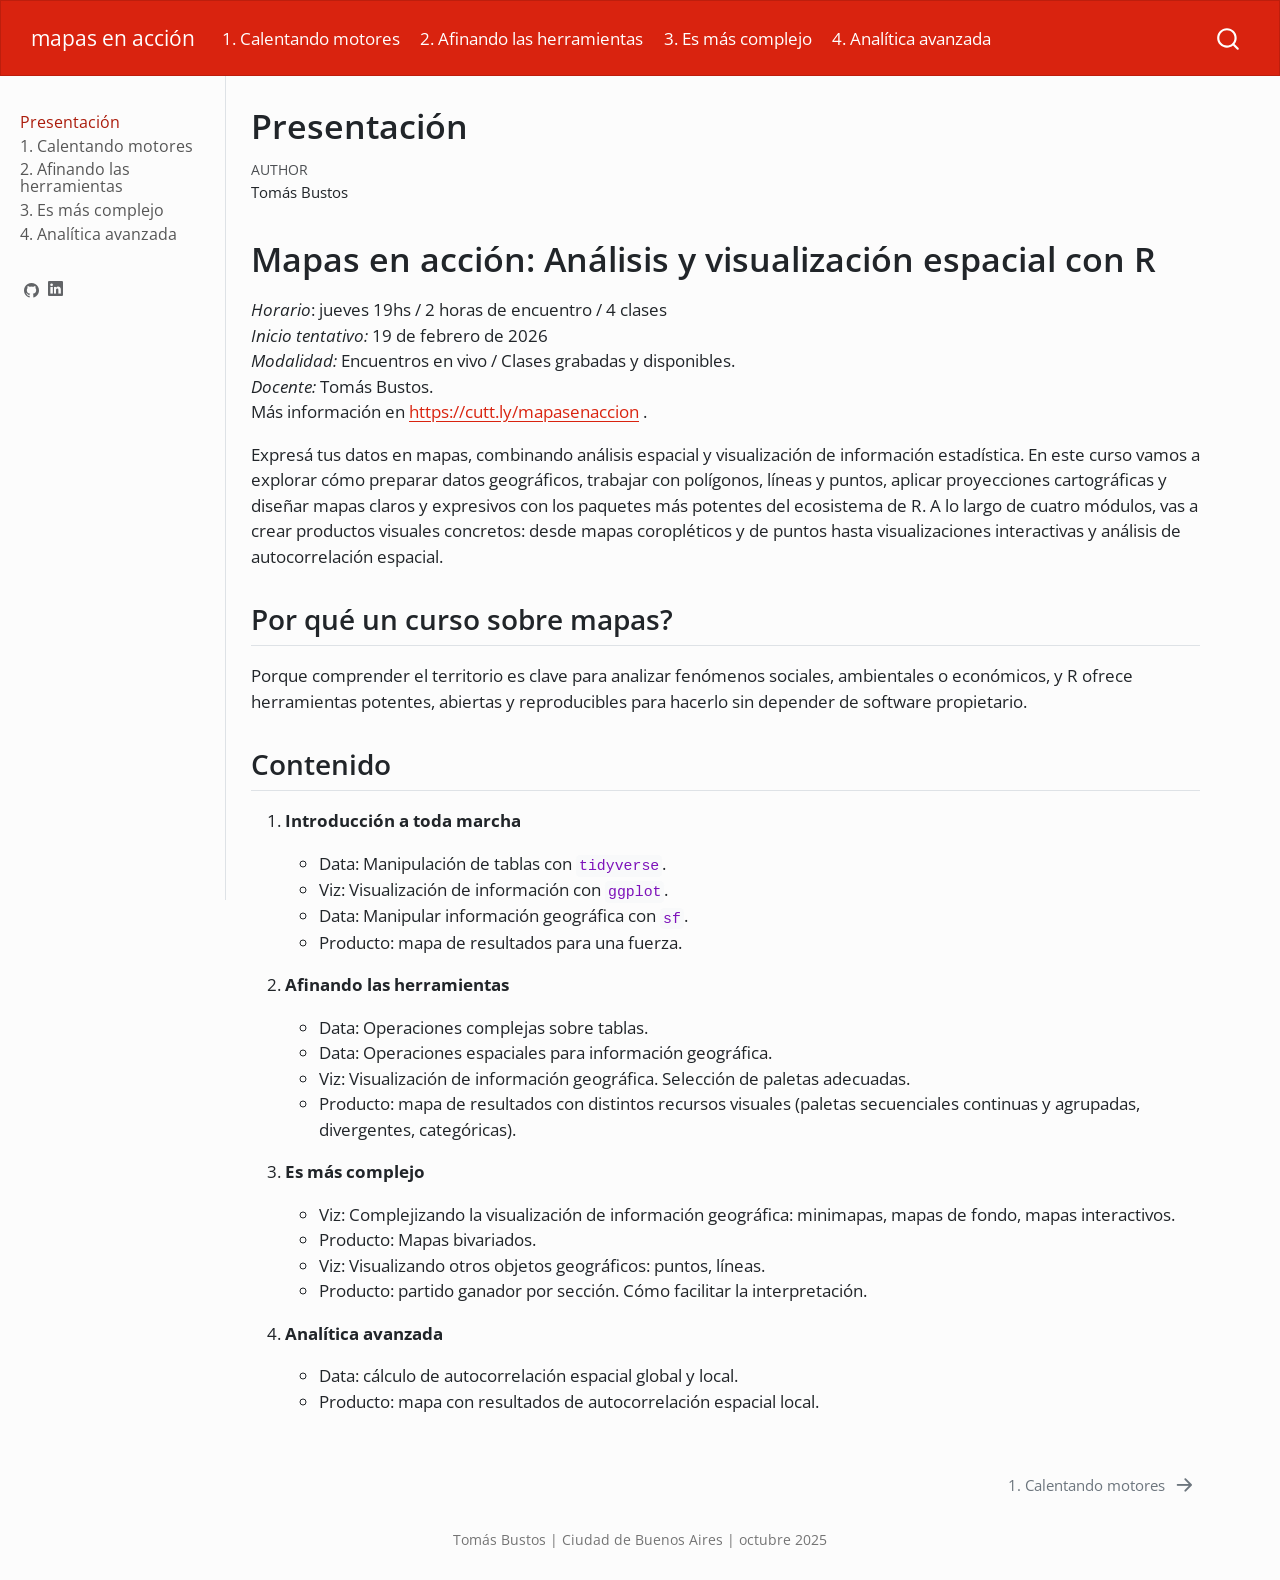
==== docs/index.html @ 90764afc "pagina web" ====
<!DOCTYPE html>
<html xmlns="http://www.w3.org/1999/xhtml" lang="en" xml:lang="en"><head>

<meta charset="utf-8">
<meta name="generator" content="quarto-1.5.57">

<meta name="viewport" content="width=device-width, initial-scale=1.0, user-scalable=yes">

<meta name="author" content="Tomás Bustos">

<title>Presentación – mapas en acción</title>
<style>
code{white-space: pre-wrap;}
span.smallcaps{font-variant: small-caps;}
div.columns{display: flex; gap: min(4vw, 1.5em);}
div.column{flex: auto; overflow-x: auto;}
div.hanging-indent{margin-left: 1.5em; text-indent: -1.5em;}
ul.task-list{list-style: none;}
ul.task-list li input[type="checkbox"] {
  width: 0.8em;
  margin: 0 0.8em 0.2em -1em; /* quarto-specific, see https://github.com/quarto-dev/quarto-cli/issues/4556 */ 
  vertical-align: middle;
}
</style>


<script src="site_libs/quarto-nav/quarto-nav.js"></script>
<script src="site_libs/quarto-nav/headroom.min.js"></script>
<script src="site_libs/clipboard/clipboard.min.js"></script>
<script src="site_libs/quarto-search/autocomplete.umd.js"></script>
<script src="site_libs/quarto-search/fuse.min.js"></script>
<script src="site_libs/quarto-search/quarto-search.js"></script>
<meta name="quarto:offset" content="./">
<link href="./MeA_encuentro1.html" rel="next">
<script src="site_libs/quarto-html/quarto.js"></script>
<script src="site_libs/quarto-html/popper.min.js"></script>
<script src="site_libs/quarto-html/tippy.umd.min.js"></script>
<script src="site_libs/quarto-html/anchor.min.js"></script>
<link href="site_libs/quarto-html/tippy.css" rel="stylesheet">
<link href="site_libs/quarto-html/quarto-syntax-highlighting.css" rel="stylesheet" id="quarto-text-highlighting-styles">
<script src="site_libs/bootstrap/bootstrap.min.js"></script>
<link href="site_libs/bootstrap/bootstrap-icons.css" rel="stylesheet">
<link href="site_libs/bootstrap/bootstrap.min.css" rel="stylesheet" id="quarto-bootstrap" data-mode="light">
<script id="quarto-search-options" type="application/json">{
  "location": "navbar",
  "copy-button": false,
  "collapse-after": 3,
  "panel-placement": "end",
  "type": "overlay",
  "limit": 50,
  "keyboard-shortcut": [
    "f",
    "/",
    "s"
  ],
  "show-item-context": false,
  "language": {
    "search-no-results-text": "No results",
    "search-matching-documents-text": "matching documents",
    "search-copy-link-title": "Copy link to search",
    "search-hide-matches-text": "Hide additional matches",
    "search-more-match-text": "more match in this document",
    "search-more-matches-text": "more matches in this document",
    "search-clear-button-title": "Clear",
    "search-text-placeholder": "",
    "search-detached-cancel-button-title": "Cancel",
    "search-submit-button-title": "Submit",
    "search-label": "Search"
  }
}</script>


</head>

<body class="nav-sidebar docked nav-fixed fullcontent">

<div id="quarto-search-results"></div>
  <header id="quarto-header" class="headroom fixed-top">
    <nav class="navbar navbar-expand-lg " data-bs-theme="dark">
      <div class="navbar-container container-fluid">
      <div class="navbar-brand-container mx-auto">
    <a class="navbar-brand" href="./index.html">
    <span class="navbar-title">mapas en acción</span>
    </a>
  </div>
            <div id="quarto-search" class="" title="Search"></div>
          <button class="navbar-toggler" type="button" data-bs-toggle="collapse" data-bs-target="#navbarCollapse" aria-controls="navbarCollapse" role="menu" aria-expanded="false" aria-label="Toggle navigation" onclick="if (window.quartoToggleHeadroom) { window.quartoToggleHeadroom(); }">
  <span class="navbar-toggler-icon"></span>
</button>
          <div class="collapse navbar-collapse" id="navbarCollapse">
            <ul class="navbar-nav navbar-nav-scroll me-auto">
  <li class="nav-item">
    <a class="nav-link active" href="./MeA_encuentro1.html" aria-current="page"> 
<span class="menu-text">1. Calentando motores</span></a>
  </li>  
  <li class="nav-item">
    <a class="nav-link" href="./MeA_encuentro2.html"> 
<span class="menu-text">2. Afinando las herramientas</span></a>
  </li>  
  <li class="nav-item">
    <a class="nav-link" href="./MeA_encuentro3.html"> 
<span class="menu-text">3. Es más complejo</span></a>
  </li>  
  <li class="nav-item">
    <a class="nav-link" href="./MeA_encuentro4.html"> 
<span class="menu-text">4. Analítica avanzada</span></a>
  </li>  
</ul>
          </div> <!-- /navcollapse -->
            <div class="quarto-navbar-tools">
</div>
      </div> <!-- /container-fluid -->
    </nav>
  <nav class="quarto-secondary-nav">
    <div class="container-fluid d-flex">
      <button type="button" class="quarto-btn-toggle btn" data-bs-toggle="collapse" role="button" data-bs-target=".quarto-sidebar-collapse-item" aria-controls="quarto-sidebar" aria-expanded="false" aria-label="Toggle sidebar navigation" onclick="if (window.quartoToggleHeadroom) { window.quartoToggleHeadroom(); }">
        <i class="bi bi-layout-text-sidebar-reverse"></i>
      </button>
        <nav class="quarto-page-breadcrumbs" aria-label="breadcrumb"><ol class="breadcrumb"><li class="breadcrumb-item"><a href="./index.html">Presentación</a></li></ol></nav>
        <a class="flex-grow-1" role="navigation" data-bs-toggle="collapse" data-bs-target=".quarto-sidebar-collapse-item" aria-controls="quarto-sidebar" aria-expanded="false" aria-label="Toggle sidebar navigation" onclick="if (window.quartoToggleHeadroom) { window.quartoToggleHeadroom(); }">      
        </a>
    </div>
  </nav>
</header>
<!-- content -->
<div id="quarto-content" class="quarto-container page-columns page-rows-contents page-layout-article page-navbar">
<!-- sidebar -->
  <nav id="quarto-sidebar" class="sidebar collapse collapse-horizontal quarto-sidebar-collapse-item sidebar-navigation docked overflow-auto">
        <div class="sidebar-tools-main">
    <div class="dropdown">
      <a href="" title="" id="quarto-navigation-tool-dropdown-0" class="quarto-navigation-tool dropdown-toggle px-1" data-bs-toggle="dropdown" aria-expanded="false" role="link" aria-label=""><i class="bi bi-github"></i></a>
      <ul class="dropdown-menu" aria-labelledby="quarto-navigation-tool-dropdown-0">
          <li>
            <a class="dropdown-item sidebar-tools-main-item" href="https://github.com/bustosthl/mapas_en_accion">
            Código fuente
            </a>
          </li>
      </ul>
    </div>
    <a href="https://www.linkedin.com/in/tomasbustos/" title="" class="quarto-navigation-tool px-1" aria-label=""><i class="bi bi-linkedin"></i></a>
</div>
    <div class="sidebar-menu-container"> 
    <ul class="list-unstyled mt-1">
        <li class="sidebar-item">
  <div class="sidebar-item-container"> 
  <a href="./index.html" class="sidebar-item-text sidebar-link active">
 <span class="menu-text">Presentación</span></a>
  </div>
</li>
        <li class="sidebar-item">
  <div class="sidebar-item-container"> 
  <a href="./MeA_encuentro1.html" class="sidebar-item-text sidebar-link">
 <span class="menu-text">1. Calentando motores</span></a>
  </div>
</li>
        <li class="sidebar-item">
  <div class="sidebar-item-container"> 
  <a href="./MeA_encuentro2.html" class="sidebar-item-text sidebar-link">
 <span class="menu-text">2. Afinando las herramientas</span></a>
  </div>
</li>
        <li class="sidebar-item">
  <div class="sidebar-item-container"> 
  <a href="./MeA_encuentro3.html" class="sidebar-item-text sidebar-link">
 <span class="menu-text">3. Es más complejo</span></a>
  </div>
</li>
        <li class="sidebar-item">
  <div class="sidebar-item-container"> 
  <a href="./MeA_encuentro4.html" class="sidebar-item-text sidebar-link">
 <span class="menu-text">4. Analítica avanzada</span></a>
  </div>
</li>
    </ul>
    </div>
</nav>
<div id="quarto-sidebar-glass" class="quarto-sidebar-collapse-item" data-bs-toggle="collapse" data-bs-target=".quarto-sidebar-collapse-item"></div>
<!-- margin-sidebar -->
    
<!-- main -->
<main class="content" id="quarto-document-content">

<header id="title-block-header" class="quarto-title-block default">
<div class="quarto-title">
<h1 class="title">Presentación</h1>
</div>



<div class="quarto-title-meta">

    <div>
    <div class="quarto-title-meta-heading">Author</div>
    <div class="quarto-title-meta-contents">
             <p>Tomás Bustos </p>
          </div>
  </div>
    
  
    
  </div>
  


</header>


<section id="mapas-en-acción-análisis-y-visualización-espacial-con-r" class="level1">
<h1>Mapas en acción: Análisis y visualización espacial con R</h1>
<p><em>Horario</em>: jueves 19hs / 2 horas de encuentro / 4 clases<br>
<em>Inicio tentativo:</em> 19 de febrero de 2026<br>
<em>Modalidad:</em> Encuentros en vivo / Clases grabadas y disponibles.<br>
<em>Docente:</em> Tomás Bustos.<br>
Más información en <a href="https://cutt.ly/mapasenaccion" class="uri">https://cutt.ly/mapasenaccion</a> .</p>
<p>Expresá tus datos en mapas, combinando análisis espacial y visualización de información estadística. En este curso vamos a explorar cómo preparar datos geográficos, trabajar con polígonos, líneas y puntos, aplicar proyecciones cartográficas y diseñar mapas claros y expresivos con los paquetes más potentes del ecosistema de R. A lo largo de cuatro módulos, vas a crear productos visuales concretos: desde mapas coropléticos y de puntos hasta visualizaciones interactivas y análisis de autocorrelación espacial.</p>
<section id="por-qué-un-curso-sobre-mapas" class="level2">
<h2 class="anchored" data-anchor-id="por-qué-un-curso-sobre-mapas">Por qué un curso sobre mapas?</h2>
<p>Porque comprender el territorio es clave para analizar fenómenos sociales, ambientales o económicos, y R ofrece herramientas potentes, abiertas y reproducibles para hacerlo sin depender de software propietario.</p>
</section>
<section id="contenido" class="level2">
<h2 class="anchored" data-anchor-id="contenido">Contenido</h2>
<ol type="1">
<li><p><strong>Introducción a toda marcha</strong></p>
<ul>
<li>Data: Manipulación de tablas con <code>tidyverse</code>.</li>
<li>Viz: Visualización de información con <code>ggplot</code>.</li>
<li>Data: Manipular información geográfica con <code>sf</code>.</li>
<li>Producto: mapa de resultados para una fuerza.</li>
</ul></li>
<li><p><strong>Afinando las herramientas</strong></p>
<ul>
<li>Data: Operaciones complejas sobre tablas.</li>
<li>Data: Operaciones espaciales para información geográfica.</li>
<li>Viz: Visualización de información geográfica. Selección de paletas adecuadas.</li>
<li>Producto: mapa de resultados con distintos recursos visuales (paletas secuenciales continuas y agrupadas, divergentes, categóricas).</li>
</ul></li>
<li><p><strong>Es más complejo</strong></p>
<ul>
<li>Viz: Complejizando la visualización de información geográfica: minimapas, mapas de fondo, mapas interactivos.</li>
<li>Producto: Mapas bivariados.</li>
<li>Viz: Visualizando otros objetos geográficos: puntos, líneas.</li>
<li>Producto: partido ganador por sección. Cómo facilitar la interpretación.</li>
</ul></li>
<li><p><strong>Analítica avanzada</strong></p>
<ul>
<li>Data: cálculo de autocorrelación espacial global y local.</li>
<li>Producto: mapa con resultados de autocorrelación espacial local.</li>
</ul></li>
</ol>


</section>
</section>

<a onclick="window.scrollTo(0, 0); return false;" role="button" id="quarto-back-to-top"><i class="bi bi-arrow-up"></i> Back to top</a></main> <!-- /main -->
<script id="quarto-html-after-body" type="application/javascript">
window.document.addEventListener("DOMContentLoaded", function (event) {
  const toggleBodyColorMode = (bsSheetEl) => {
    const mode = bsSheetEl.getAttribute("data-mode");
    const bodyEl = window.document.querySelector("body");
    if (mode === "dark") {
      bodyEl.classList.add("quarto-dark");
      bodyEl.classList.remove("quarto-light");
    } else {
      bodyEl.classList.add("quarto-light");
      bodyEl.classList.remove("quarto-dark");
    }
  }
  const toggleBodyColorPrimary = () => {
    const bsSheetEl = window.document.querySelector("link#quarto-bootstrap");
    if (bsSheetEl) {
      toggleBodyColorMode(bsSheetEl);
    }
  }
  toggleBodyColorPrimary();  
  const icon = "";
  const anchorJS = new window.AnchorJS();
  anchorJS.options = {
    placement: 'right',
    icon: icon
  };
  anchorJS.add('.anchored');
  const isCodeAnnotation = (el) => {
    for (const clz of el.classList) {
      if (clz.startsWith('code-annotation-')) {                     
        return true;
      }
    }
    return false;
  }
  const onCopySuccess = function(e) {
    // button target
    const button = e.trigger;
    // don't keep focus
    button.blur();
    // flash "checked"
    button.classList.add('code-copy-button-checked');
    var currentTitle = button.getAttribute("title");
    button.setAttribute("title", "Copied!");
    let tooltip;
    if (window.bootstrap) {
      button.setAttribute("data-bs-toggle", "tooltip");
      button.setAttribute("data-bs-placement", "left");
      button.setAttribute("data-bs-title", "Copied!");
      tooltip = new bootstrap.Tooltip(button, 
        { trigger: "manual", 
          customClass: "code-copy-button-tooltip",
          offset: [0, -8]});
      tooltip.show();    
    }
    setTimeout(function() {
      if (tooltip) {
        tooltip.hide();
        button.removeAttribute("data-bs-title");
        button.removeAttribute("data-bs-toggle");
        button.removeAttribute("data-bs-placement");
      }
      button.setAttribute("title", currentTitle);
      button.classList.remove('code-copy-button-checked');
    }, 1000);
    // clear code selection
    e.clearSelection();
  }
  const getTextToCopy = function(trigger) {
      const codeEl = trigger.previousElementSibling.cloneNode(true);
      for (const childEl of codeEl.children) {
        if (isCodeAnnotation(childEl)) {
          childEl.remove();
        }
      }
      return codeEl.innerText;
  }
  const clipboard = new window.ClipboardJS('.code-copy-button:not([data-in-quarto-modal])', {
    text: getTextToCopy
  });
  clipboard.on('success', onCopySuccess);
  if (window.document.getElementById('quarto-embedded-source-code-modal')) {
    // For code content inside modals, clipBoardJS needs to be initialized with a container option
    // TODO: Check when it could be a function (https://github.com/zenorocha/clipboard.js/issues/860)
    const clipboardModal = new window.ClipboardJS('.code-copy-button[data-in-quarto-modal]', {
      text: getTextToCopy,
      container: window.document.getElementById('quarto-embedded-source-code-modal')
    });
    clipboardModal.on('success', onCopySuccess);
  }
    var localhostRegex = new RegExp(/^(?:http|https):\/\/localhost\:?[0-9]*\//);
    var mailtoRegex = new RegExp(/^mailto:/);
      var filterRegex = new RegExp('/' + window.location.host + '/');
    var isInternal = (href) => {
        return filterRegex.test(href) || localhostRegex.test(href) || mailtoRegex.test(href);
    }
    // Inspect non-navigation links and adorn them if external
 	var links = window.document.querySelectorAll('a[href]:not(.nav-link):not(.navbar-brand):not(.toc-action):not(.sidebar-link):not(.sidebar-item-toggle):not(.pagination-link):not(.no-external):not([aria-hidden]):not(.dropdown-item):not(.quarto-navigation-tool):not(.about-link)');
    for (var i=0; i<links.length; i++) {
      const link = links[i];
      if (!isInternal(link.href)) {
        // undo the damage that might have been done by quarto-nav.js in the case of
        // links that we want to consider external
        if (link.dataset.originalHref !== undefined) {
          link.href = link.dataset.originalHref;
        }
      }
    }
  function tippyHover(el, contentFn, onTriggerFn, onUntriggerFn) {
    const config = {
      allowHTML: true,
      maxWidth: 500,
      delay: 100,
      arrow: false,
      appendTo: function(el) {
          return el.parentElement;
      },
      interactive: true,
      interactiveBorder: 10,
      theme: 'quarto',
      placement: 'bottom-start',
    };
    if (contentFn) {
      config.content = contentFn;
    }
    if (onTriggerFn) {
      config.onTrigger = onTriggerFn;
    }
    if (onUntriggerFn) {
      config.onUntrigger = onUntriggerFn;
    }
    window.tippy(el, config); 
  }
  const noterefs = window.document.querySelectorAll('a[role="doc-noteref"]');
  for (var i=0; i<noterefs.length; i++) {
    const ref = noterefs[i];
    tippyHover(ref, function() {
      // use id or data attribute instead here
      let href = ref.getAttribute('data-footnote-href') || ref.getAttribute('href');
      try { href = new URL(href).hash; } catch {}
      const id = href.replace(/^#\/?/, "");
      const note = window.document.getElementById(id);
      if (note) {
        return note.innerHTML;
      } else {
        return "";
      }
    });
  }
  const xrefs = window.document.querySelectorAll('a.quarto-xref');
  const processXRef = (id, note) => {
    // Strip column container classes
    const stripColumnClz = (el) => {
      el.classList.remove("page-full", "page-columns");
      if (el.children) {
        for (const child of el.children) {
          stripColumnClz(child);
        }
      }
    }
    stripColumnClz(note)
    if (id === null || id.startsWith('sec-')) {
      // Special case sections, only their first couple elements
      const container = document.createElement("div");
      if (note.children && note.children.length > 2) {
        container.appendChild(note.children[0].cloneNode(true));
        for (let i = 1; i < note.children.length; i++) {
          const child = note.children[i];
          if (child.tagName === "P" && child.innerText === "") {
            continue;
          } else {
            container.appendChild(child.cloneNode(true));
            break;
          }
        }
        if (window.Quarto?.typesetMath) {
          window.Quarto.typesetMath(container);
        }
        return container.innerHTML
      } else {
        if (window.Quarto?.typesetMath) {
          window.Quarto.typesetMath(note);
        }
        return note.innerHTML;
      }
    } else {
      // Remove any anchor links if they are present
      const anchorLink = note.querySelector('a.anchorjs-link');
      if (anchorLink) {
        anchorLink.remove();
      }
      if (window.Quarto?.typesetMath) {
        window.Quarto.typesetMath(note);
      }
      // TODO in 1.5, we should make sure this works without a callout special case
      if (note.classList.contains("callout")) {
        return note.outerHTML;
      } else {
        return note.innerHTML;
      }
    }
  }
  for (var i=0; i<xrefs.length; i++) {
    const xref = xrefs[i];
    tippyHover(xref, undefined, function(instance) {
      instance.disable();
      let url = xref.getAttribute('href');
      let hash = undefined; 
      if (url.startsWith('#')) {
        hash = url;
      } else {
        try { hash = new URL(url).hash; } catch {}
      }
      if (hash) {
        const id = hash.replace(/^#\/?/, "");
        const note = window.document.getElementById(id);
        if (note !== null) {
          try {
            const html = processXRef(id, note.cloneNode(true));
            instance.setContent(html);
          } finally {
            instance.enable();
            instance.show();
          }
        } else {
          // See if we can fetch this
          fetch(url.split('#')[0])
          .then(res => res.text())
          .then(html => {
            const parser = new DOMParser();
            const htmlDoc = parser.parseFromString(html, "text/html");
            const note = htmlDoc.getElementById(id);
            if (note !== null) {
              const html = processXRef(id, note);
              instance.setContent(html);
            } 
          }).finally(() => {
            instance.enable();
            instance.show();
          });
        }
      } else {
        // See if we can fetch a full url (with no hash to target)
        // This is a special case and we should probably do some content thinning / targeting
        fetch(url)
        .then(res => res.text())
        .then(html => {
          const parser = new DOMParser();
          const htmlDoc = parser.parseFromString(html, "text/html");
          const note = htmlDoc.querySelector('main.content');
          if (note !== null) {
            // This should only happen for chapter cross references
            // (since there is no id in the URL)
            // remove the first header
            if (note.children.length > 0 && note.children[0].tagName === "HEADER") {
              note.children[0].remove();
            }
            const html = processXRef(null, note);
            instance.setContent(html);
          } 
        }).finally(() => {
          instance.enable();
          instance.show();
        });
      }
    }, function(instance) {
    });
  }
      let selectedAnnoteEl;
      const selectorForAnnotation = ( cell, annotation) => {
        let cellAttr = 'data-code-cell="' + cell + '"';
        let lineAttr = 'data-code-annotation="' +  annotation + '"';
        const selector = 'span[' + cellAttr + '][' + lineAttr + ']';
        return selector;
      }
      const selectCodeLines = (annoteEl) => {
        const doc = window.document;
        const targetCell = annoteEl.getAttribute("data-target-cell");
        const targetAnnotation = annoteEl.getAttribute("data-target-annotation");
        const annoteSpan = window.document.querySelector(selectorForAnnotation(targetCell, targetAnnotation));
        const lines = annoteSpan.getAttribute("data-code-lines").split(",");
        const lineIds = lines.map((line) => {
          return targetCell + "-" + line;
        })
        let top = null;
        let height = null;
        let parent = null;
        if (lineIds.length > 0) {
            //compute the position of the single el (top and bottom and make a div)
            const el = window.document.getElementById(lineIds[0]);
            top = el.offsetTop;
            height = el.offsetHeight;
            parent = el.parentElement.parentElement;
          if (lineIds.length > 1) {
            const lastEl = window.document.getElementById(lineIds[lineIds.length - 1]);
            const bottom = lastEl.offsetTop + lastEl.offsetHeight;
            height = bottom - top;
          }
          if (top !== null && height !== null && parent !== null) {
            // cook up a div (if necessary) and position it 
            let div = window.document.getElementById("code-annotation-line-highlight");
            if (div === null) {
              div = window.document.createElement("div");
              div.setAttribute("id", "code-annotation-line-highlight");
              div.style.position = 'absolute';
              parent.appendChild(div);
            }
            div.style.top = top - 2 + "px";
            div.style.height = height + 4 + "px";
            div.style.left = 0;
            let gutterDiv = window.document.getElementById("code-annotation-line-highlight-gutter");
            if (gutterDiv === null) {
              gutterDiv = window.document.createElement("div");
              gutterDiv.setAttribute("id", "code-annotation-line-highlight-gutter");
              gutterDiv.style.position = 'absolute';
              const codeCell = window.document.getElementById(targetCell);
              const gutter = codeCell.querySelector('.code-annotation-gutter');
              gutter.appendChild(gutterDiv);
            }
            gutterDiv.style.top = top - 2 + "px";
            gutterDiv.style.height = height + 4 + "px";
          }
          selectedAnnoteEl = annoteEl;
        }
      };
      const unselectCodeLines = () => {
        const elementsIds = ["code-annotation-line-highlight", "code-annotation-line-highlight-gutter"];
        elementsIds.forEach((elId) => {
          const div = window.document.getElementById(elId);
          if (div) {
            div.remove();
          }
        });
        selectedAnnoteEl = undefined;
      };
        // Handle positioning of the toggle
    window.addEventListener(
      "resize",
      throttle(() => {
        elRect = undefined;
        if (selectedAnnoteEl) {
          selectCodeLines(selectedAnnoteEl);
        }
      }, 10)
    );
    function throttle(fn, ms) {
    let throttle = false;
    let timer;
      return (...args) => {
        if(!throttle) { // first call gets through
            fn.apply(this, args);
            throttle = true;
        } else { // all the others get throttled
            if(timer) clearTimeout(timer); // cancel #2
            timer = setTimeout(() => {
              fn.apply(this, args);
              timer = throttle = false;
            }, ms);
        }
      };
    }
      // Attach click handler to the DT
      const annoteDls = window.document.querySelectorAll('dt[data-target-cell]');
      for (const annoteDlNode of annoteDls) {
        annoteDlNode.addEventListener('click', (event) => {
          const clickedEl = event.target;
          if (clickedEl !== selectedAnnoteEl) {
            unselectCodeLines();
            const activeEl = window.document.querySelector('dt[data-target-cell].code-annotation-active');
            if (activeEl) {
              activeEl.classList.remove('code-annotation-active');
            }
            selectCodeLines(clickedEl);
            clickedEl.classList.add('code-annotation-active');
          } else {
            // Unselect the line
            unselectCodeLines();
            clickedEl.classList.remove('code-annotation-active');
          }
        });
      }
  const findCites = (el) => {
    const parentEl = el.parentElement;
    if (parentEl) {
      const cites = parentEl.dataset.cites;
      if (cites) {
        return {
          el,
          cites: cites.split(' ')
        };
      } else {
        return findCites(el.parentElement)
      }
    } else {
      return undefined;
    }
  };
  var bibliorefs = window.document.querySelectorAll('a[role="doc-biblioref"]');
  for (var i=0; i<bibliorefs.length; i++) {
    const ref = bibliorefs[i];
    const citeInfo = findCites(ref);
    if (citeInfo) {
      tippyHover(citeInfo.el, function() {
        var popup = window.document.createElement('div');
        citeInfo.cites.forEach(function(cite) {
          var citeDiv = window.document.createElement('div');
          citeDiv.classList.add('hanging-indent');
          citeDiv.classList.add('csl-entry');
          var biblioDiv = window.document.getElementById('ref-' + cite);
          if (biblioDiv) {
            citeDiv.innerHTML = biblioDiv.innerHTML;
          }
          popup.appendChild(citeDiv);
        });
        return popup.innerHTML;
      });
    }
  }
});
</script>
<nav class="page-navigation">
  <div class="nav-page nav-page-previous">
  </div>
  <div class="nav-page nav-page-next">
      <a href="./MeA_encuentro1.html" class="pagination-link" aria-label="1. Calentando motores">
        <span class="nav-page-text">1. Calentando motores</span> <i class="bi bi-arrow-right-short"></i>
      </a>
  </div>
</nav>
</div> <!-- /content -->
<footer class="footer">
  <div class="nav-footer">
    <div class="nav-footer-left">
      &nbsp;
    </div>   
    <div class="nav-footer-center">
<p>Tomás Bustos | Ciudad de Buenos Aires | octubre 2025</p>
</div>
    <div class="nav-footer-right">
      &nbsp;
    </div>
  </div>
</footer>




</body></html>
---- docs/site_libs/quarto-html/tippy.css ----
.tippy-box[data-animation=fade][data-state=hidden]{opacity:0}[data-tippy-root]{max-width:calc(100vw - 10px)}.tippy-box{position:relative;background-color:#333;color:#fff;border-radius:4px;font-size:14px;line-height:1.4;white-space:normal;outline:0;transition-property:transform,visibility,opacity}.tippy-box[data-placement^=top]>.tippy-arrow{bottom:0}.tippy-box[data-placement^=top]>.tippy-arrow:before{bottom:-7px;left:0;border-width:8px 8px 0;border-top-color:initial;transform-origin:center top}.tippy-box[data-placement^=bottom]>.tippy-arrow{top:0}.tippy-box[data-placement^=bottom]>.tippy-arrow:before{top:-7px;left:0;border-width:0 8px 8px;border-bottom-color:initial;transform-origin:center bottom}.tippy-box[data-placement^=left]>.tippy-arrow{right:0}.tippy-box[data-placement^=left]>.tippy-arrow:before{border-width:8px 0 8px 8px;border-left-color:initial;right:-7px;transform-origin:center left}.tippy-box[data-placement^=right]>.tippy-arrow{left:0}.tippy-box[data-placement^=right]>.tippy-arrow:before{left:-7px;border-width:8px 8px 8px 0;border-right-color:initial;transform-origin:center right}.tippy-box[data-inertia][data-state=visible]{transition-timing-function:cubic-bezier(.54,1.5,.38,1.11)}.tippy-arrow{width:16px;height:16px;color:#333}.tippy-arrow:before{content:"";position:absolute;border-color:transparent;border-style:solid}.tippy-content{position:relative;padding:5px 9px;z-index:1}
---- docs/site_libs/quarto-html/quarto-syntax-highlighting.css ----
/* quarto syntax highlight colors */
:root {
  --quarto-hl-ot-color: #003B4F;
  --quarto-hl-at-color: #657422;
  --quarto-hl-ss-color: #20794D;
  --quarto-hl-an-color: #5E5E5E;
  --quarto-hl-fu-color: #4758AB;
  --quarto-hl-st-color: #20794D;
  --quarto-hl-cf-color: #003B4F;
  --quarto-hl-op-color: #5E5E5E;
  --quarto-hl-er-color: #AD0000;
  --quarto-hl-bn-color: #AD0000;
  --quarto-hl-al-color: #AD0000;
  --quarto-hl-va-color: #111111;
  --quarto-hl-bu-color: inherit;
  --quarto-hl-ex-color: inherit;
  --quarto-hl-pp-color: #AD0000;
  --quarto-hl-in-color: #5E5E5E;
  --quarto-hl-vs-color: #20794D;
  --quarto-hl-wa-color: #5E5E5E;
  --quarto-hl-do-color: #5E5E5E;
  --quarto-hl-im-color: #00769E;
  --quarto-hl-ch-color: #20794D;
  --quarto-hl-dt-color: #AD0000;
  --quarto-hl-fl-color: #AD0000;
  --quarto-hl-co-color: #5E5E5E;
  --quarto-hl-cv-color: #5E5E5E;
  --quarto-hl-cn-color: #8f5902;
  --quarto-hl-sc-color: #5E5E5E;
  --quarto-hl-dv-color: #AD0000;
  --quarto-hl-kw-color: #003B4F;
}

/* other quarto variables */
:root {
  --quarto-font-monospace: SFMono-Regular, Menlo, Monaco, Consolas, "Liberation Mono", "Courier New", monospace;
}

pre > code.sourceCode > span {
  color: #003B4F;
}

code span {
  color: #003B4F;
}

code.sourceCode > span {
  color: #003B4F;
}

div.sourceCode,
div.sourceCode pre.sourceCode {
  color: #003B4F;
}

code span.ot {
  color: #003B4F;
  font-style: inherit;
}

code span.at {
  color: #657422;
  font-style: inherit;
}

code span.ss {
  color: #20794D;
  font-style: inherit;
}

code span.an {
  color: #5E5E5E;
  font-style: inherit;
}

code span.fu {
  color: #4758AB;
  font-style: inherit;
}

code span.st {
  color: #20794D;
  font-style: inherit;
}

code span.cf {
  color: #003B4F;
  font-weight: bold;
  font-style: inherit;
}

code span.op {
  color: #5E5E5E;
  font-style: inherit;
}

code span.er {
  color: #AD0000;
  font-style: inherit;
}

code span.bn {
  color: #AD0000;
  font-style: inherit;
}

code span.al {
  color: #AD0000;
  font-style: inherit;
}

code span.va {
  color: #111111;
  font-style: inherit;
}

code span.bu {
  font-style: inherit;
}

code span.ex {
  font-style: inherit;
}

code span.pp {
  color: #AD0000;
  font-style: inherit;
}

code span.in {
  color: #5E5E5E;
  font-style: inherit;
}

code span.vs {
  color: #20794D;
  font-style: inherit;
}

code span.wa {
  color: #5E5E5E;
  font-style: italic;
}

code span.do {
  color: #5E5E5E;
  font-style: italic;
}

code span.im {
  color: #00769E;
  font-style: inherit;
}

code span.ch {
  color: #20794D;
  font-style: inherit;
}

code span.dt {
  color: #AD0000;
  font-style: inherit;
}

code span.fl {
  color: #AD0000;
  font-style: inherit;
}

code span.co {
  color: #5E5E5E;
  font-style: inherit;
}

code span.cv {
  color: #5E5E5E;
  font-style: italic;
}

code span.cn {
  color: #8f5902;
  font-style: inherit;
}

code span.sc {
  color: #5E5E5E;
  font-style: inherit;
}

code span.dv {
  color: #AD0000;
  font-style: inherit;
}

code span.kw {
  color: #003B4F;
  font-weight: bold;
  font-style: inherit;
}

.prevent-inlining {
  content: "</";
}

/*# sourceMappingURL=debc5d5d77c3f9108843748ff7464032.css.map */
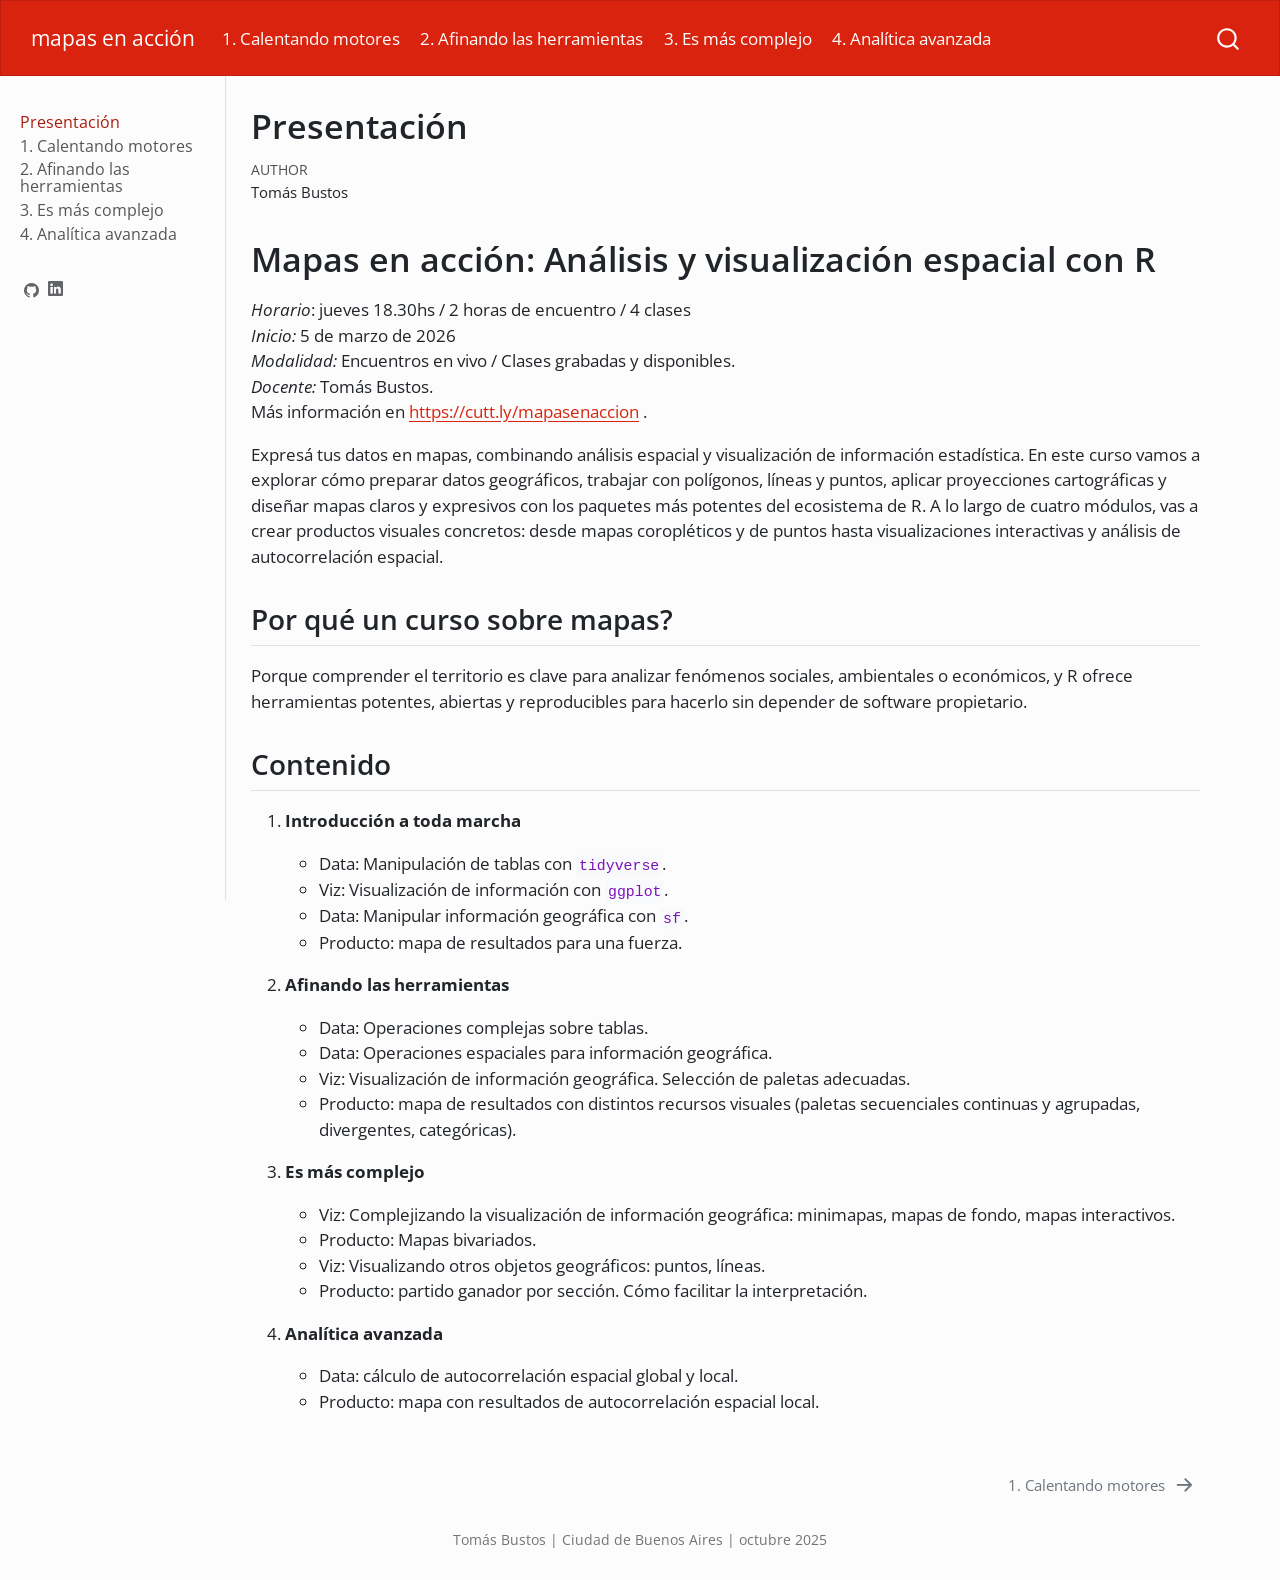
==== commit 8307a1cd: "fecha" ====
--- a/docs/index.html
+++ b/docs/index.html
@@ -207,8 +207,8 @@
 
 <section id="mapas-en-acción-análisis-y-visualización-espacial-con-r" class="level1">
 <h1>Mapas en acción: Análisis y visualización espacial con R</h1>
-<p><em>Horario</em>: jueves 19hs / 2 horas de encuentro / 4 clases<br>
-<em>Inicio tentativo:</em> 19 de febrero de 2026<br>
+<p><em>Horario</em>: jueves 18.30hs / 2 horas de encuentro / 4 clases<br>
+<em>Inicio:</em> 5 de marzo de 2026<br>
 <em>Modalidad:</em> Encuentros en vivo / Clases grabadas y disponibles.<br>
 <em>Docente:</em> Tomás Bustos.<br>
 Más información en <a href="https://cutt.ly/mapasenaccion" class="uri">https://cutt.ly/mapasenaccion</a> .</p>
